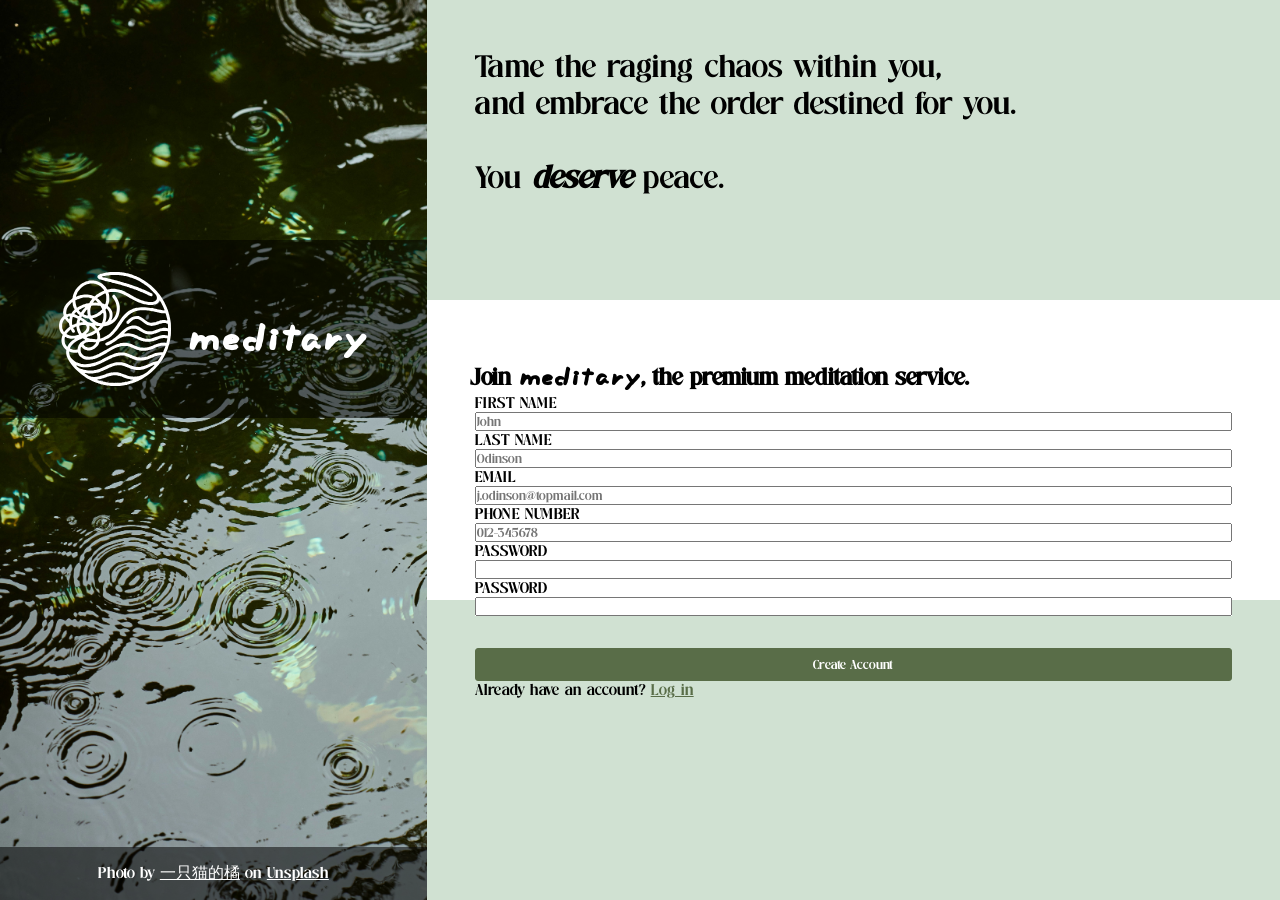
==== index.html @ 2539d4b0 "Font update" ====
<!doctype html>
<html lang="en">
  <head>
    <meta charset="UTF-8" />
    <meta name="viewport" content="width=device-width, initial-scale=1.0" />
    <link href="styles.css" rel="stylesheet" />
    <title>Sign-up Form</title>
  </head>
  <body>
    <div id="header-container">
      <div class="logo-elements">
        <img
          src="./img/logo.svg"
          width="200"
          alt="Meditary logo showing order from chaos"
          id="logo-icon" />
        <h1>meditary</h1>
      </div>

      <p id="credit-text">
        Photo by
        <a
          href="https://unsplash.com/@seelean?utm_source=unsplash&utm_medium=referral&utm_content=creditCopyText"
          >一只猫的橘</a
        >
        on
        <a
          href="https://unsplash.com/photos/raindrops-creating-ripples-on-a-dark-reflective-surface-dmV6wRBzofo?utm_source=unsplash&utm_medium=referral&utm_content=creditCopyText"
          >Unsplash</a
        >
      </p>
      <!-- <img
        src="./img/raindrops.jpg"
        class="background-img"
        alt="Background raindrops image" /> -->
    </div>
    <div id="content-container">
      <div id="hero-text-container">
        <p>
          Tame the raging chaos within you, <br />
          and embrace the order destined for you.
        </p>
        <br />
        <p>
          You <em><strong>deserve</strong></em> peace.
        </p>
      </div>
      <div id="form-container">
        <h2>
          Join <span class="slackside-font">meditary</span>, the premium
          meditation service.
        </h2>
        <form action="#" method="get" id="sign-up-form">
          <div>
            <label for="fname">FIRST NAME</label>
            <input type="text" id="fname" name="fname" placeholder="John" />
          </div>

          <div>
            <label for="lname">LAST NAME</label>
            <input type="text" id="lname" name="lname" placeholder="Odinson" />
          </div>

          <div>
            <label for="email">EMAIL</label>
            <input
              type="email"
              id="email"
              name="email"
              placeholder="j.odinson@topmail.com" />
          </div>

          <div>
            <label for="phone-number">PHONE NUMBER</label>
            <input
              type="tel"
              id="phone-number"
              name="phone-number"
              placeholder="012-345678" />
          </div>

          <div>
            <label for="password1">PASSWORD</label>
            <input type="password" id="password1" name="password1" />
          </div>

          <div>
            <label for="password2">PASSWORD</label>
            <input type="password" id="password2" name="password2" />
          </div>
        </form>
      </div>
      <div id="bottom-container">
        <button type="submit" form="sign-up-form">Create Account</button>
        <p id="account-check-text">
          Already have an account? <a href="#">Log in</a>
        </p>
      </div>
    </div>
  </body>
</html>
---- styles.css ----
@font-face {
  font-family: "Mistical Spring";
  src: url("./fonts/Mistical-Spring.woff2") format("woff2");
  font-weight: normal;
  font-style: normal;
  font-display: swap;
}

@font-face {
  font-family: "Slackside One";
  src:
    url("./fonts/SlacksideOne-Regular.woff2") format("woff2"),
    url("./fonts/SlacksideOne-Regular.woff") format("woff");
  font-weight: normal;
  font-style: normal;
  font-display: swap;
}

@font-face {
  font-family: "Averia Sans Libre";
  src:
    url("./fonts/AveriaSansLibre-Bold.woff2") format("woff2"),
    url("./fonts/AveriaSansLibre-Bold.woff") format("woff");
  font-weight: bold;
  font-style: normal;
  font-display: swap;
}

@font-face {
  font-family: "Averia Sans Libre";
  src:
    url("./fonts/AveriaSansLibre-BoldItalic.woff2") format("woff2"),
    url("./fonts/AveriaSansLibre-BoldItalic.woff") format("woff");
  font-weight: bold;
  font-style: italic;
  font-display: swap;
}

@font-face {
  font-family: "Averia Sans Libre";
  src:
    url("./fonts/AveriaSansLibre-Italic.woff2") format("woff2"),
    url("./fonts/AveriaSansLibre-Italic.woff") format("woff");
  font-weight: normal;
  font-style: italic;
  font-display: swap;
}

@font-face {
  font-family: "Averia Sans Libre";
  src:
    url("./fonts/AveriaSansLibre-Regular.woff2") format("woff2"),
    url("./fonts/AveriaSansLibre-Regular.woff") format("woff");
  font-weight: normal;
  font-style: normal;
  font-display: swap;
}

:root {
  --logo-color: white;
  --accent-color: #596d48;
  --background-color: rgb(208, 225, 210);
  --dark-background-color: rgba(0, 0, 0, 0.527);

  font-family:
    "Roboto",
    system-ui,
    -apple-system,
    BlinkMacSystemFont,
    "Segoe UI",
    Roboto,
    Oxygen,
    Ubuntu,
    Cantarell,
    "Open Sans",
    "Helvetica Neue",
    sans-serif;
}

.slackside-font {
  font-family: "Slackside One";
  font-size: 2rem;
}

* {
  margin: 0;
  padding: 0;
  box-sizing: border-box;
  font-family: "Mistical Spring";
}

h1 {
  color: var(--logo-color);
  font-family: "Slackside One";
  font-size: 3rem;
}

svg {
  color: var(--logo-color);
}

body {
  display: flex;
  flex-direction: row;
  height: 100vh;
  background-color: var(--background-color);
}

.background-img {
  position: absolute;
  left: 0;
  /* height: 100vh; */
  width: calc((1 / 3) * 100vw);
  height: auto;
  /* z-index: -1; */
}

#header-container {
  width: calc((1 / 3) * 100vw);
  color: white;
  height: 100vh;
  background-image: url(./img/raindrops.jpg);

  /* background-image: url(./img/rain-raindrops.gif); */
  background-origin: border-box;
  background-repeat: no-repeat;
  background-size: auto 110vh;
  display: flex;
  flex-direction: column;
  align-items: center;
  /* justify-content: space-between; */
}

.logo-elements {
  display: flex;
  flex-direction: row;
  align-items: center;
  justify-content: center;
  background-color: var(--dark-background-color);
  position: relative;
  top: 15rem;
  gap: 1rem;
  padding: 2rem;
  width: calc((1 / 3) * 100vw);
}

#logo-icon {
  width: 7rem;
}

#credit-text {
  margin-top: auto;
  color: rgb(255, 255, 255);
  padding: 1rem;

  background-color: var(--dark-background-color);

  width: calc((1 / 3) * 100vw);
  text-align: center;
}

#credit-text a {
  color: white;
}

#content-container {
  display: flex;
  flex-direction: column;
  width: calc((2 / 3) * 100vw);
}

#hero-text-container {
  /* font-family: "Slackside One"; */
  /* font-family: "Averia Sans Libre"; */
  font-family: "Mistical Spring";
  font-size: 2rem;
  flex-direction: column;
}

#form-container {
  background-color: white;
  padding: 2rem;
  flex-direction: column;
  /* flex-wrap: wrap; */
}

#form-container * {
  /* outline: 2px solid red; */
}
form {
  background-color: white;
}

button {
  background-color: var(--accent-color);
  border: 1px solid var(--accent-color);
  padding: 0.5rem;
  border-radius: 3px;
  color: white;
}

button:hover {
  background-color: #769060;
  border-color: #769060;
  cursor: pointer;
}

button:active {
  background-color: #333e29;
  border-color: #333e29;

  cursor: pointer;
}

#hero-text-container,
#form-container,
#bottom-container {
  height: calc((1 / 3) * 100vh);
  display: flex;
  padding: 3rem;
}

#bottom-container {
  flex-direction: column;
}

#account-check-text a {
  color: var(--accent-color);
}

#account-check-text a:hover {
  background-color: var(--accent-color);
  color: var(--background-color);
}

#form-container div {
  display: flex;
  flex-direction: column;
}

::selection {
  background-color: var(--accent-color);
  color: var(--background-color);
}

form input:focus {
  border-color: green;
}
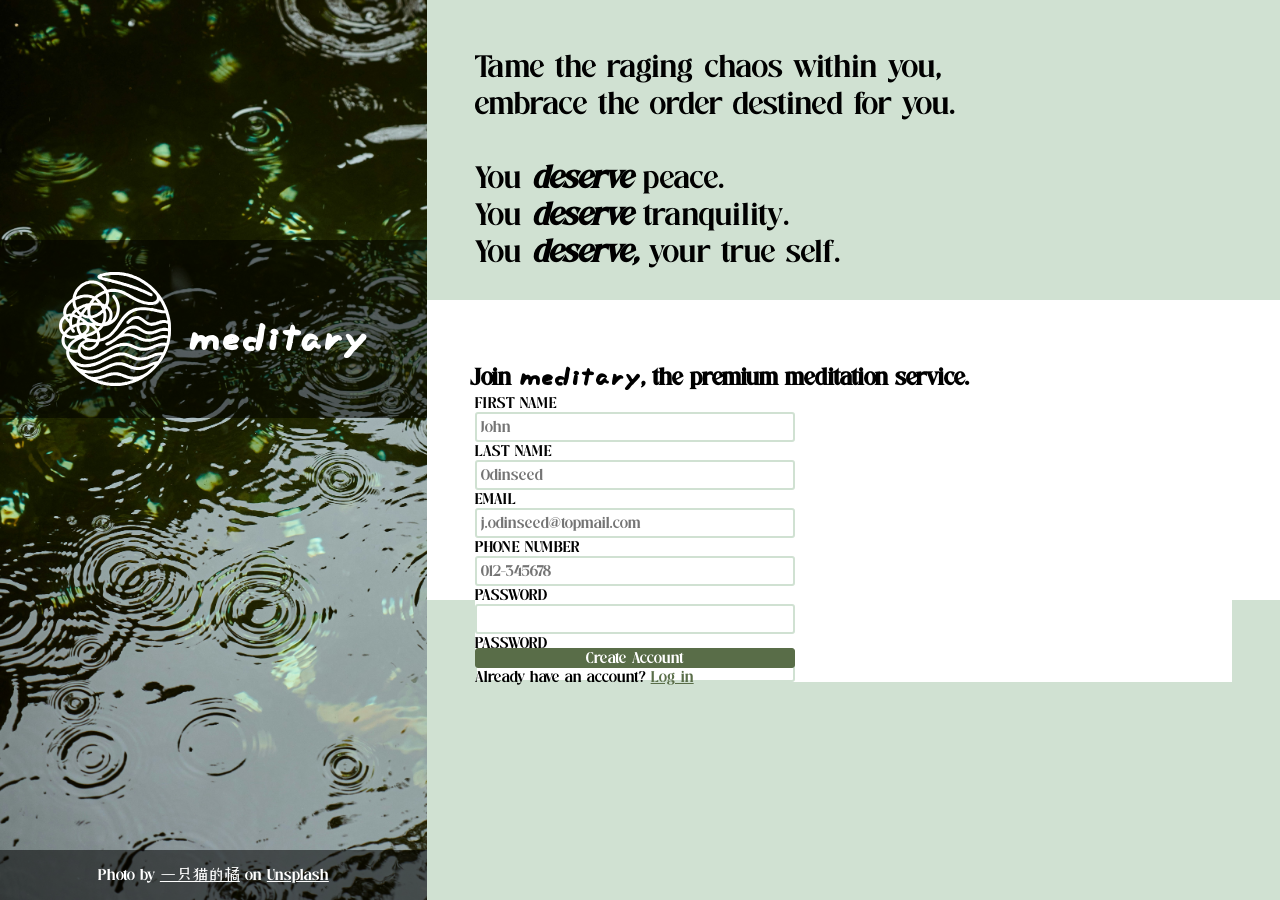
==== commit a363ce8d: "Form edits" ====
--- a/index.html
+++ b/index.html
@@ -21,7 +21,7 @@
         Photo by
         <a
           href="https://unsplash.com/@seelean?utm_source=unsplash&utm_medium=referral&utm_content=creditCopyText"
-          >一只猫的橘</a
+          ><span class="zcool-font">一只猫的橘</span></a
         >
         on
         <a
@@ -38,11 +38,17 @@
       <div id="hero-text-container">
         <p>
           Tame the raging chaos within you, <br />
-          and embrace the order destined for you.
+          embrace the order destined for you.
         </p>
         <br />
         <p>
           You <em><strong>deserve</strong></em> peace.
+        </p>
+        <p>
+          You <em><strong>deserve</strong></em> tranquility.
+        </p>
+        <p>
+          You <em><strong>deserve,</strong></em> your true self.
         </p>
       </div>
       <div id="form-container">
@@ -53,12 +59,17 @@
         <form action="#" method="get" id="sign-up-form">
           <div>
             <label for="fname">FIRST NAME</label>
-            <input type="text" id="fname" name="fname" placeholder="John" />
+            <input
+              type="text"
+              id="fname"
+              name="fname"
+              placeholder="John"
+              required />
           </div>
 
           <div>
             <label for="lname">LAST NAME</label>
-            <input type="text" id="lname" name="lname" placeholder="Odinson" />
+            <input type="text" id="lname" name="lname" placeholder="Odinseed" />
           </div>
 
           <div>
@@ -67,7 +78,7 @@
               type="email"
               id="email"
               name="email"
-              placeholder="j.odinson@topmail.com" />
+              placeholder="j.odinseed@topmail.com" />
           </div>
 
           <div>
--- a/styles.css
+++ b/styles.css
@@ -1,6 +1,14 @@
 @font-face {
   font-family: "Mistical Spring";
   src: url("./fonts/Mistical-Spring.woff2") format("woff2");
+  font-weight: normal;
+  font-style: normal;
+  font-display: swap;
+}
+
+@font-face {
+  font-family: "ZCOOL";
+  src: url("./fonts/ZCOOLXiaoWei-Regular.woff2") format("woff2");
   font-weight: normal;
   font-style: normal;
   font-display: swap;
@@ -82,6 +90,10 @@
   font-size: 2rem;
 }
 
+.zcool-font {
+  font-family: "ZCOOL";
+}
+
 * {
   margin: 0;
   padding: 0;
@@ -121,7 +133,8 @@
   height: 100vh;
   background-image: url(./img/raindrops.jpg);
 
-  /* background-image: url(./img/rain-raindrops.gif); */
+  /* background-image: url(./img/raindrops.gif); */
+
   background-origin: border-box;
   background-repeat: no-repeat;
   background-size: auto 110vh;
@@ -243,6 +256,39 @@
   color: var(--background-color);
 }
 
-form input:focus {
-  border-color: green;
-}
+button,
+input,
+select,
+textarea {
+  font-family: inherit;
+  font-size: 100%;
+
+  width: 20rem;
+  padding: 0;
+  margin: 0;
+  box-sizing: border-box;
+  appearance: none;
+}
+
+input {
+  border: 2px solid var(--background-color);
+  border-radius: 3px;
+  padding: 4px;
+}
+
+input:focus {
+  box-shadow: 0px 0px 3px grey;
+  outline: 2px solid lightskyblue;
+  outline-offset: -2px;
+  /* background-color: rgb(220, 238, 249); */
+}
+
+input[type="password"]:user-invalid {
+  border-color: tomato;
+  background-color: pink;
+}
+
+input[type="password"]:user-valid {
+  border-color: lightgreen;
+  background-color: rgb(197, 244, 197);
+}
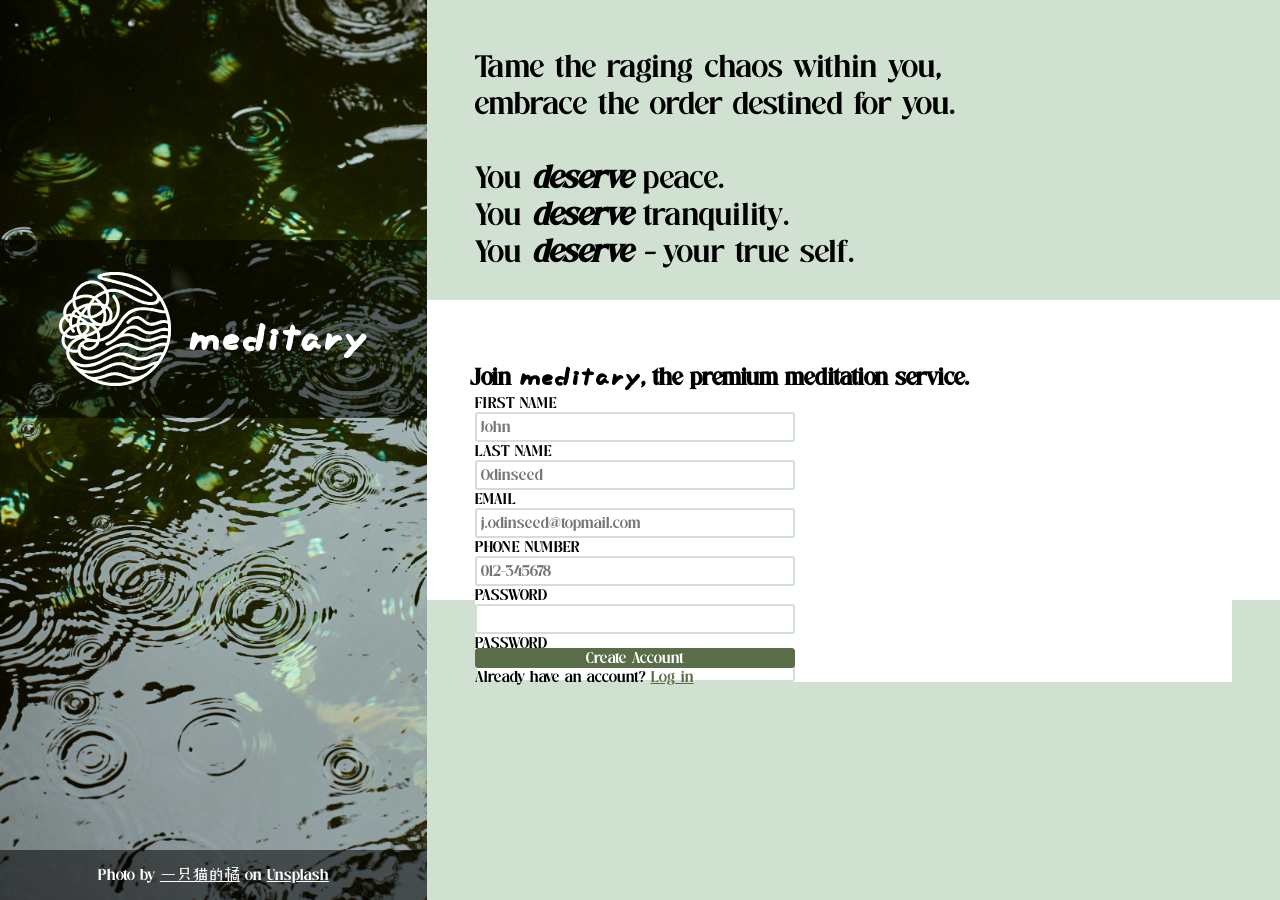
==== commit 7072519d: "Delete unneeded files" ====
--- a/index.html
+++ b/index.html
@@ -48,7 +48,7 @@
           You <em><strong>deserve</strong></em> tranquility.
         </p>
         <p>
-          You <em><strong>deserve,</strong></em> your true self.
+          You <em><strong>deserve -</strong></em> your true self.
         </p>
       </div>
       <div id="form-container">
--- a/styles.css
+++ b/styles.css
@@ -141,6 +141,7 @@
   display: flex;
   flex-direction: column;
   align-items: center;
+  overflow: hidden;
   /* justify-content: space-between; */
 }
 
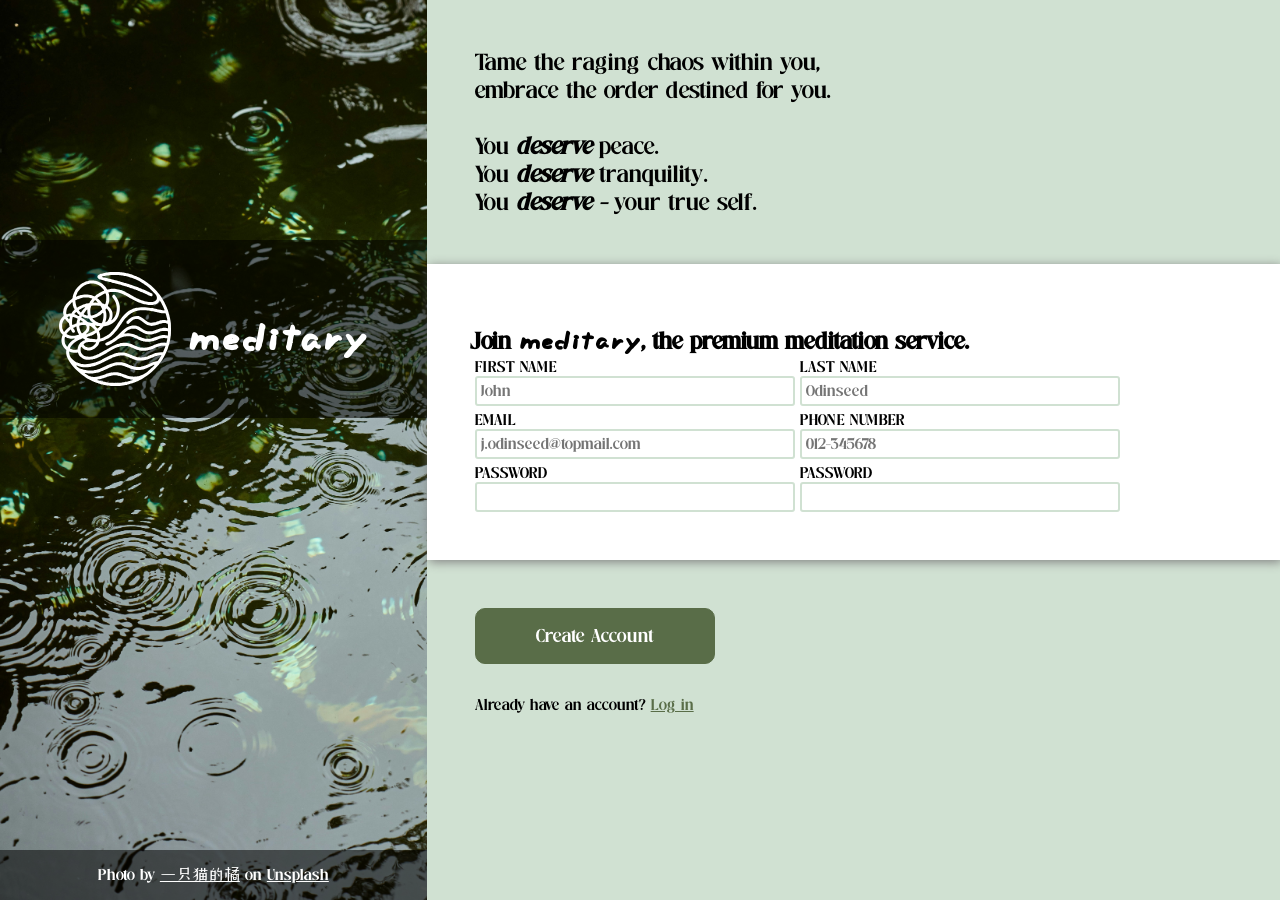
==== commit 368e6e21: "Add styling and validation" ====
--- a/index.html
+++ b/index.html
@@ -64,12 +64,23 @@
               id="fname"
               name="fname"
               placeholder="John"
+              pattern="[A-Za-z]+"
+              title="Only enter letters"
               required />
+            <span></span>
           </div>
 
           <div>
             <label for="lname">LAST NAME</label>
-            <input type="text" id="lname" name="lname" placeholder="Odinseed" />
+            <input
+              type="text"
+              id="lname"
+              name="lname"
+              placeholder="Odinseed"
+              pattern="[A-Za-z]+"
+              title="Only enter letters"
+              required />
+            <span></span>
           </div>
 
           <div>
@@ -78,7 +89,9 @@
               type="email"
               id="email"
               name="email"
-              placeholder="j.odinseed@topmail.com" />
+              placeholder="j.odinseed@topmail.com"
+              required />
+            <span></span>
           </div>
 
           <div>
@@ -87,22 +100,42 @@
               type="tel"
               id="phone-number"
               name="phone-number"
-              placeholder="012-345678" />
+              placeholder="012-345678"
+              pattern="[0-9]+"
+              title="Only enter numbers"
+              required />
+            <span></span>
           </div>
 
           <div>
             <label for="password1">PASSWORD</label>
-            <input type="password" id="password1" name="password1" />
+            <input
+              type="password"
+              id="password1"
+              name="password1"
+              pattern="[A-Za-z0-9]{4,}"
+              title="Password must be at least 4 characters long"
+              required />
+            <span></span>
           </div>
 
           <div>
             <label for="password2">PASSWORD</label>
-            <input type="password" id="password2" name="password2" />
+            <input
+              type="password"
+              id="password2"
+              name="password2"
+              pattern="[A-Za-z0-9]{4,}"
+              title="Password must be at least 4 characters long"
+              required />
+            <span></span>
           </div>
         </form>
       </div>
       <div id="bottom-container">
-        <button type="submit" form="sign-up-form">Create Account</button>
+        <button type="submit" form="sign-up-form" id="sign-up-button">
+          Create Account
+        </button>
         <p id="account-check-text">
           Already have an account? <a href="#">Log in</a>
         </p>
--- a/styles.css
+++ b/styles.css
@@ -187,15 +187,25 @@
   /* font-family: "Slackside One"; */
   /* font-family: "Averia Sans Libre"; */
   font-family: "Mistical Spring";
-  font-size: 2rem;
-  flex-direction: column;
+  font-size: 1.5rem;
+  flex-direction: column;
+}
+
+h2 {
+  font-size: 1.5rem;
 }
 
 #form-container {
   background-color: white;
   padding: 2rem;
   flex-direction: column;
+  box-shadow: 2px 2px 10px grey;
   /* flex-wrap: wrap; */
+}
+#sign-up-form {
+  display: flex;
+  flex-wrap: wrap;
+  gap: 5px;
 }
 
 #form-container * {
@@ -205,21 +215,23 @@
   background-color: white;
 }
 
-button {
+button[id="sign-up-button"] {
   background-color: var(--accent-color);
   border: 1px solid var(--accent-color);
-  padding: 0.5rem;
-  border-radius: 3px;
+  padding: 1rem;
+  border-radius: 10px;
   color: white;
-}
-
-button:hover {
+  width: 15rem;
+  font-size: 1.2rem;
+}
+
+button[id="sign-up-button"]:hover {
   background-color: #769060;
   border-color: #769060;
   cursor: pointer;
 }
 
-button:active {
+button[id="sign-up-button"]:active {
   background-color: #333e29;
   border-color: #333e29;
 
@@ -229,13 +241,13 @@
 #hero-text-container,
 #form-container,
 #bottom-container {
-  height: calc((1 / 3) * 100vh);
   display: flex;
   padding: 3rem;
 }
 
 #bottom-container {
   flex-direction: column;
+  gap: 2rem;
 }
 
 #account-check-text a {
@@ -278,18 +290,23 @@
 }
 
 input:focus {
-  box-shadow: 0px 0px 3px grey;
+  box-shadow: 1px 1px 5px rgb(171, 171, 171);
   outline: 2px solid lightskyblue;
   outline-offset: -2px;
   /* background-color: rgb(220, 238, 249); */
 }
 
-input[type="password"]:user-invalid {
+input:user-invalid {
   border-color: tomato;
   background-color: pink;
 }
 
-input[type="password"]:user-valid {
+input:user-valid {
   border-color: lightgreen;
   background-color: rgb(197, 244, 197);
 }
+
+input[type="password"]:user-invalid + span::after {
+  content: "⚠ Password must be at least 4 characters long";
+  color: tomato;
+}
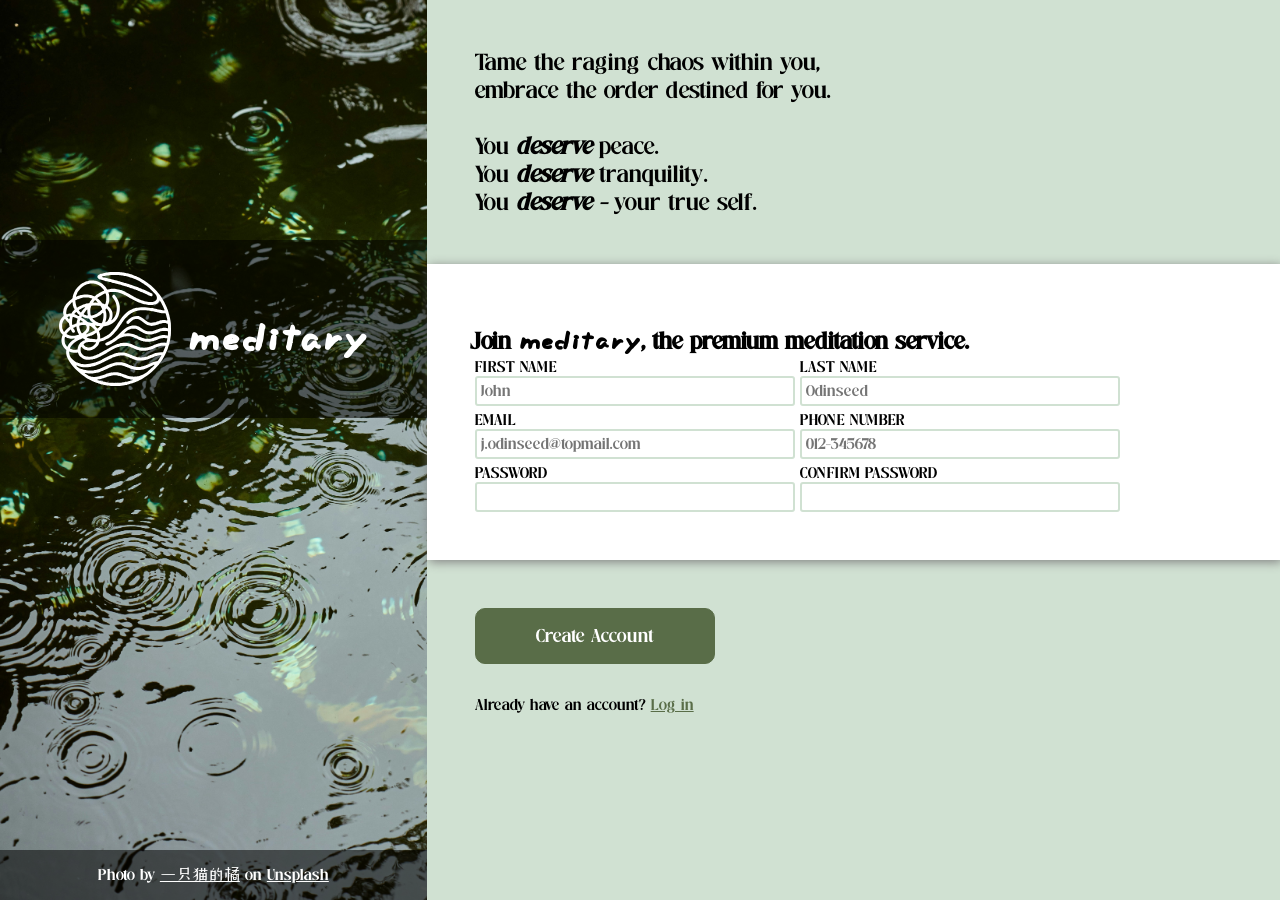
==== commit 2c389235: "Minor correction to label" ====
--- a/index.html
+++ b/index.html
@@ -64,7 +64,7 @@
               id="fname"
               name="fname"
               placeholder="John"
-              pattern="[A-Za-z]+"
+              pattern="[A-Za-z\s]+"
               title="Only enter letters"
               required />
             <span></span>
@@ -77,7 +77,7 @@
               id="lname"
               name="lname"
               placeholder="Odinseed"
-              pattern="[A-Za-z]+"
+              pattern="[A-Za-z\s]+"
               title="Only enter letters"
               required />
             <span></span>
@@ -120,7 +120,7 @@
           </div>
 
           <div>
-            <label for="password2">PASSWORD</label>
+            <label for="password2">CONFIRM PASSWORD</label>
             <input
               type="password"
               id="password2"
--- a/styles.css
+++ b/styles.css
@@ -298,15 +298,20 @@
 
 input:user-invalid {
   border-color: tomato;
-  background-color: pink;
+  background-color: rgba(255, 192, 203, 0.464);
 }
 
 input:user-valid {
   border-color: lightgreen;
-  background-color: rgb(197, 244, 197);
+  background-color: rgba(211, 244, 211, 0.505);
 }
 
 input[type="password"]:user-invalid + span::after {
   content: "⚠ Password must be at least 4 characters long";
   color: tomato;
 }
+
+input[type="password"]:user-valid + span::after {
+  content: "Looks good! ✔";
+  color: lightgreen;
+}
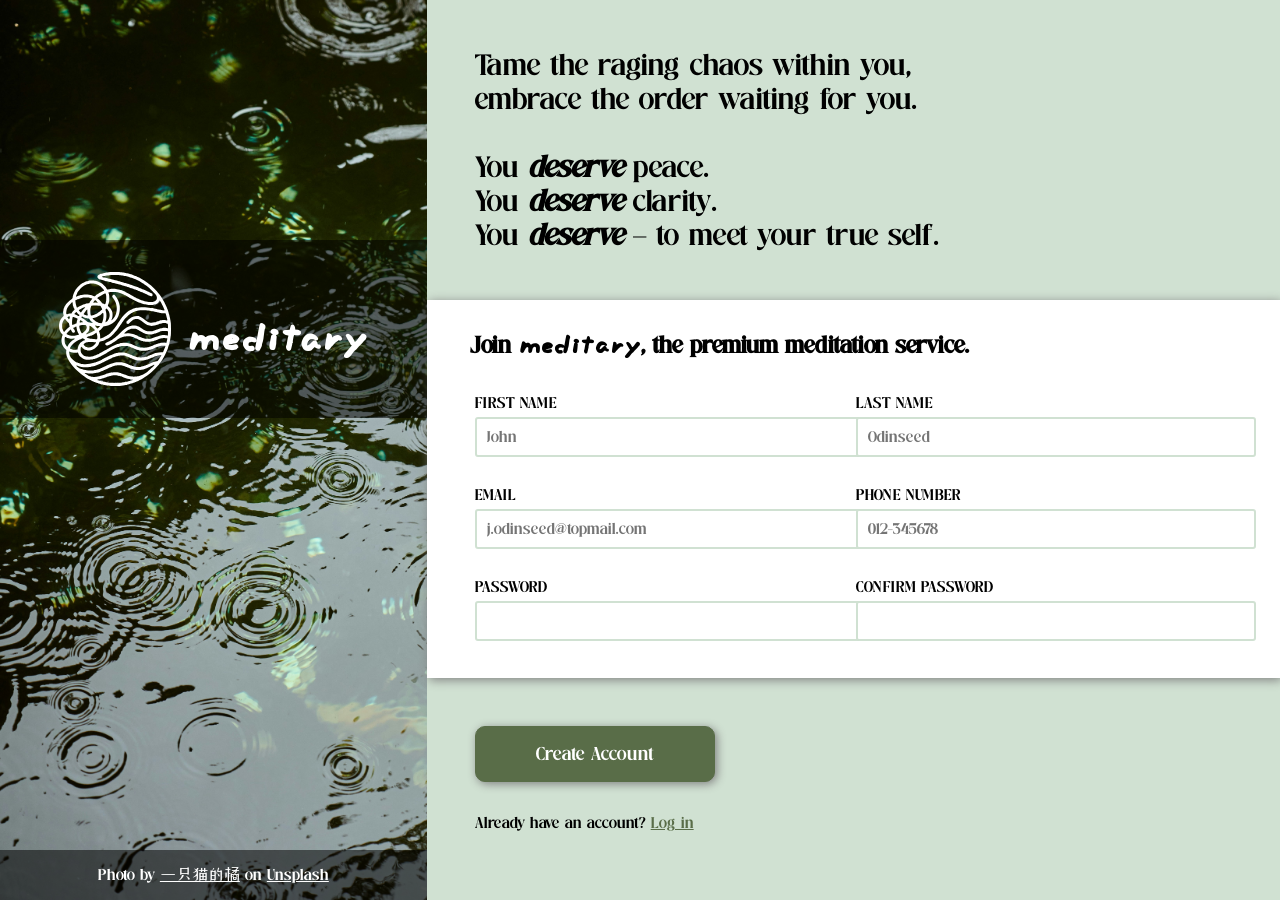
==== commit 7fd3ca75: "Finishing styling" ====
--- a/index.html
+++ b/index.html
@@ -21,7 +21,7 @@
         Photo by
         <a
           href="https://unsplash.com/@seelean?utm_source=unsplash&utm_medium=referral&utm_content=creditCopyText"
-          ><span class="zcool-font">一只猫的橘</span></a
+          ><span class="zcool-font" lang="zh">一只猫的橘</span></a
         >
         on
         <a
@@ -38,17 +38,17 @@
       <div id="hero-text-container">
         <p>
           Tame the raging chaos within you, <br />
-          embrace the order destined for you.
+          embrace the order waiting for you.
         </p>
         <br />
         <p>
           You <em><strong>deserve</strong></em> peace.
         </p>
         <p>
-          You <em><strong>deserve</strong></em> tranquility.
+          You <em><strong>deserve</strong></em> clarity.
         </p>
         <p>
-          You <em><strong>deserve -</strong></em> your true self.
+          You <em><strong>deserve</strong></em> — to meet your true self.
         </p>
       </div>
       <div id="form-container">
@@ -64,8 +64,8 @@
               id="fname"
               name="fname"
               placeholder="John"
-              pattern="[A-Za-z\s]+"
-              title="Only enter letters"
+              pattern="[\-A-Za-z\s]+"
+              title="Only enter letters, spaces, or hyphens"
               required />
             <span></span>
           </div>
@@ -77,8 +77,8 @@
               id="lname"
               name="lname"
               placeholder="Odinseed"
-              pattern="[A-Za-z\s]+"
-              title="Only enter letters"
+              pattern="[A-Za-z\s\-]+"
+              title="Only enter letters, spaces, or hyphens"
               required />
             <span></span>
           </div>
--- a/styles.css
+++ b/styles.css
@@ -24,51 +24,16 @@
   font-display: swap;
 }
 
-@font-face {
-  font-family: "Averia Sans Libre";
-  src:
-    url("./fonts/AveriaSansLibre-Bold.woff2") format("woff2"),
-    url("./fonts/AveriaSansLibre-Bold.woff") format("woff");
-  font-weight: bold;
-  font-style: normal;
-  font-display: swap;
-}
-
-@font-face {
-  font-family: "Averia Sans Libre";
-  src:
-    url("./fonts/AveriaSansLibre-BoldItalic.woff2") format("woff2"),
-    url("./fonts/AveriaSansLibre-BoldItalic.woff") format("woff");
-  font-weight: bold;
-  font-style: italic;
-  font-display: swap;
-}
-
-@font-face {
-  font-family: "Averia Sans Libre";
-  src:
-    url("./fonts/AveriaSansLibre-Italic.woff2") format("woff2"),
-    url("./fonts/AveriaSansLibre-Italic.woff") format("woff");
-  font-weight: normal;
-  font-style: italic;
-  font-display: swap;
-}
-
-@font-face {
-  font-family: "Averia Sans Libre";
-  src:
-    url("./fonts/AveriaSansLibre-Regular.woff2") format("woff2"),
-    url("./fonts/AveriaSansLibre-Regular.woff") format("woff");
-  font-weight: normal;
-  font-style: normal;
-  font-display: swap;
-}
-
 :root {
   --logo-color: white;
   --accent-color: #596d48;
   --background-color: rgb(208, 225, 210);
   --dark-background-color: rgba(0, 0, 0, 0.527);
+  --click-color: #333e29;
+  --invalid-color: tomato;
+  --valid-color: lightgreen;
+  --invalid-color-text: firebrick;
+  --valid-color-text: seagreen;
 
   font-family:
     "Roboto",
@@ -101,6 +66,18 @@
   font-family: "Mistical Spring";
 }
 
+button,
+input,
+select,
+textarea {
+  font-family: inherit;
+  font-size: 100%;
+
+  margin: 0;
+  box-sizing: border-box;
+  appearance: none;
+}
+
 h1 {
   color: var(--logo-color);
   font-family: "Slackside One";
@@ -166,9 +143,7 @@
   margin-top: auto;
   color: rgb(255, 255, 255);
   padding: 1rem;
-
   background-color: var(--dark-background-color);
-
   width: calc((1 / 3) * 100vw);
   text-align: center;
 }
@@ -181,13 +156,20 @@
   display: flex;
   flex-direction: column;
   width: calc((2 / 3) * 100vw);
+}
+
+#hero-text-container,
+#form-container,
+#bottom-container {
+  display: flex;
+  padding: 3rem;
 }
 
 #hero-text-container {
   /* font-family: "Slackside One"; */
   /* font-family: "Averia Sans Libre"; */
   font-family: "Mistical Spring";
-  font-size: 1.5rem;
+  font-size: 1.9rem;
   flex-direction: column;
 }
 
@@ -197,22 +179,95 @@
 
 #form-container {
   background-color: white;
-  padding: 2rem;
+  padding: 1rem 3rem 2rem 3rem;
   flex-direction: column;
   box-shadow: 2px 2px 10px grey;
-  /* flex-wrap: wrap; */
-}
+}
+
+#form-container div {
+  display: flex;
+  flex-direction: column;
+  width: 35%;
+  gap: 5px;
+  flex: 1 1 auto;
+}
+
 #sign-up-form {
   display: flex;
   flex-wrap: wrap;
   gap: 5px;
-}
-
-#form-container * {
-  /* outline: 2px solid red; */
-}
+  padding-top: 2rem;
+  row-gap: 1.5rem;
+}
+
 form {
   background-color: white;
+}
+
+input {
+  border: 2px solid var(--background-color);
+  border-radius: 3px;
+  padding: 10px;
+  min-width: 10rem;
+  width: 25rem;
+  height: 2.5rem;
+}
+
+input:focus {
+  box-shadow: 1px 1px 5px rgb(171, 171, 171);
+  outline: 2px solid lightskyblue;
+  outline-offset: -2px;
+  /* background-color: rgb(220, 238, 249); */
+}
+
+input:user-invalid {
+  border-color: var(--invalid-color);
+  background-color: rgba(255, 192, 203, 0.464);
+}
+
+input:user-valid {
+  border-color: var(--valid-color);
+  background-color: rgba(211, 244, 211, 0.505);
+}
+
+input[type="text"]:user-invalid + span::after {
+  content: "⚠ Name must be letters, spaces, or hypens only";
+  color: var(--invalid-color-text);
+}
+
+input[type="text"]:user-valid + span::after {
+  content: "✔ Looks good!";
+  color: var(--valid-color-text);
+}
+
+input[type="email"]:user-invalid + span::after {
+  content: "⚠ Invalid email";
+  color: var(--invalid-color-text);
+}
+
+input[type="tel"]:user-valid + span::after {
+  content: "✔ Looks good!";
+  color: var(--valid-color-text);
+}
+
+input[type="tel"]:user-invalid + span::after {
+  content: "⚠ Phone number must contain numbers only";
+  color: var(--invalid-color-text);
+}
+
+input[type="email"]:user-valid + span::after {
+  content: "✔ Looks good!";
+  color: var(--valid-color-text);
+}
+
+input[type="password"]:user-invalid + span::after {
+  content: "⚠ Password must be at least 4 characters long";
+  color: var(--invalid-color-text);
+}
+
+input[type="password"]:user-valid + span::after {
+  content: "✔ Looks good!";
+  color: var(--valid-color-text);
 }
 
 button[id="sign-up-button"] {
@@ -223,6 +278,7 @@
   color: white;
   width: 15rem;
   font-size: 1.2rem;
+  box-shadow: 2px 2px 10px grey;
 }
 
 button[id="sign-up-button"]:hover {
@@ -232,17 +288,10 @@
 }
 
 button[id="sign-up-button"]:active {
-  background-color: #333e29;
-  border-color: #333e29;
+  background-color: var(--click-color);
+  border-color: var(--click-color);
 
   cursor: pointer;
-}
-
-#hero-text-container,
-#form-container,
-#bottom-container {
-  display: flex;
-  padding: 3rem;
 }
 
 #bottom-container {
@@ -259,59 +308,12 @@
   color: var(--background-color);
 }
 
-#form-container div {
-  display: flex;
-  flex-direction: column;
+#account-check-text a:active {
+  background-color: var(--click-color);
+  color: var(--background-color);
 }
 
 ::selection {
   background-color: var(--accent-color);
   color: var(--background-color);
 }
-
-button,
-input,
-select,
-textarea {
-  font-family: inherit;
-  font-size: 100%;
-
-  width: 20rem;
-  padding: 0;
-  margin: 0;
-  box-sizing: border-box;
-  appearance: none;
-}
-
-input {
-  border: 2px solid var(--background-color);
-  border-radius: 3px;
-  padding: 4px;
-}
-
-input:focus {
-  box-shadow: 1px 1px 5px rgb(171, 171, 171);
-  outline: 2px solid lightskyblue;
-  outline-offset: -2px;
-  /* background-color: rgb(220, 238, 249); */
-}
-
-input:user-invalid {
-  border-color: tomato;
-  background-color: rgba(255, 192, 203, 0.464);
-}
-
-input:user-valid {
-  border-color: lightgreen;
-  background-color: rgba(211, 244, 211, 0.505);
-}
-
-input[type="password"]:user-invalid + span::after {
-  content: "⚠ Password must be at least 4 characters long";
-  color: tomato;
-}
-
-input[type="password"]:user-valid + span::after {
-  content: "Looks good! ✔";
-  color: lightgreen;
-}
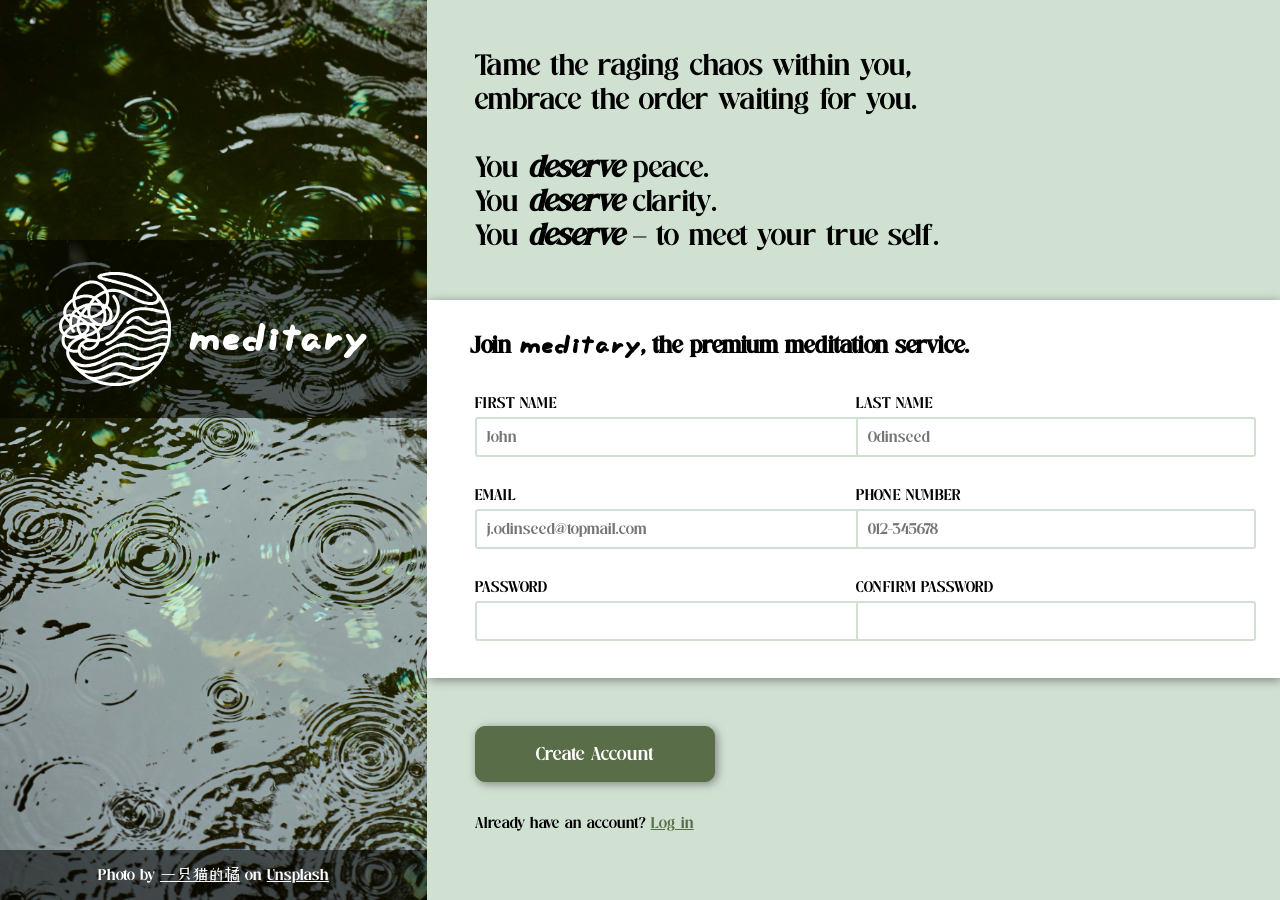
==== commit 17a15a43: "Add font attribution" ====
--- a/index.html
+++ b/index.html
@@ -4,7 +4,7 @@
     <meta charset="UTF-8" />
     <meta name="viewport" content="width=device-width, initial-scale=1.0" />
     <link href="styles.css" rel="stylesheet" />
-    <title>Sign-up Form</title>
+    <title>Odin Sign-up Form by Zunaid</title>
   </head>
   <body>
     <div id="header-container">
--- a/styles.css
+++ b/styles.css
@@ -91,7 +91,7 @@
 body {
   display: flex;
   flex-direction: row;
-  height: 100vh;
+  min-height: 100vh;
   background-color: var(--background-color);
 }
 
@@ -107,14 +107,20 @@
 #header-container {
   width: calc((1 / 3) * 100vw);
   color: white;
+
+  position: sticky;
+  top: 0;
   height: 100vh;
+  /* align-self: flex-start; */
+
   background-image: url(./img/raindrops.jpg);
 
   /* background-image: url(./img/raindrops.gif); */
 
   background-origin: border-box;
   background-repeat: no-repeat;
-  background-size: auto 110vh;
+  background-position: center;
+  background-size: cover;
   display: flex;
   flex-direction: column;
   align-items: center;
